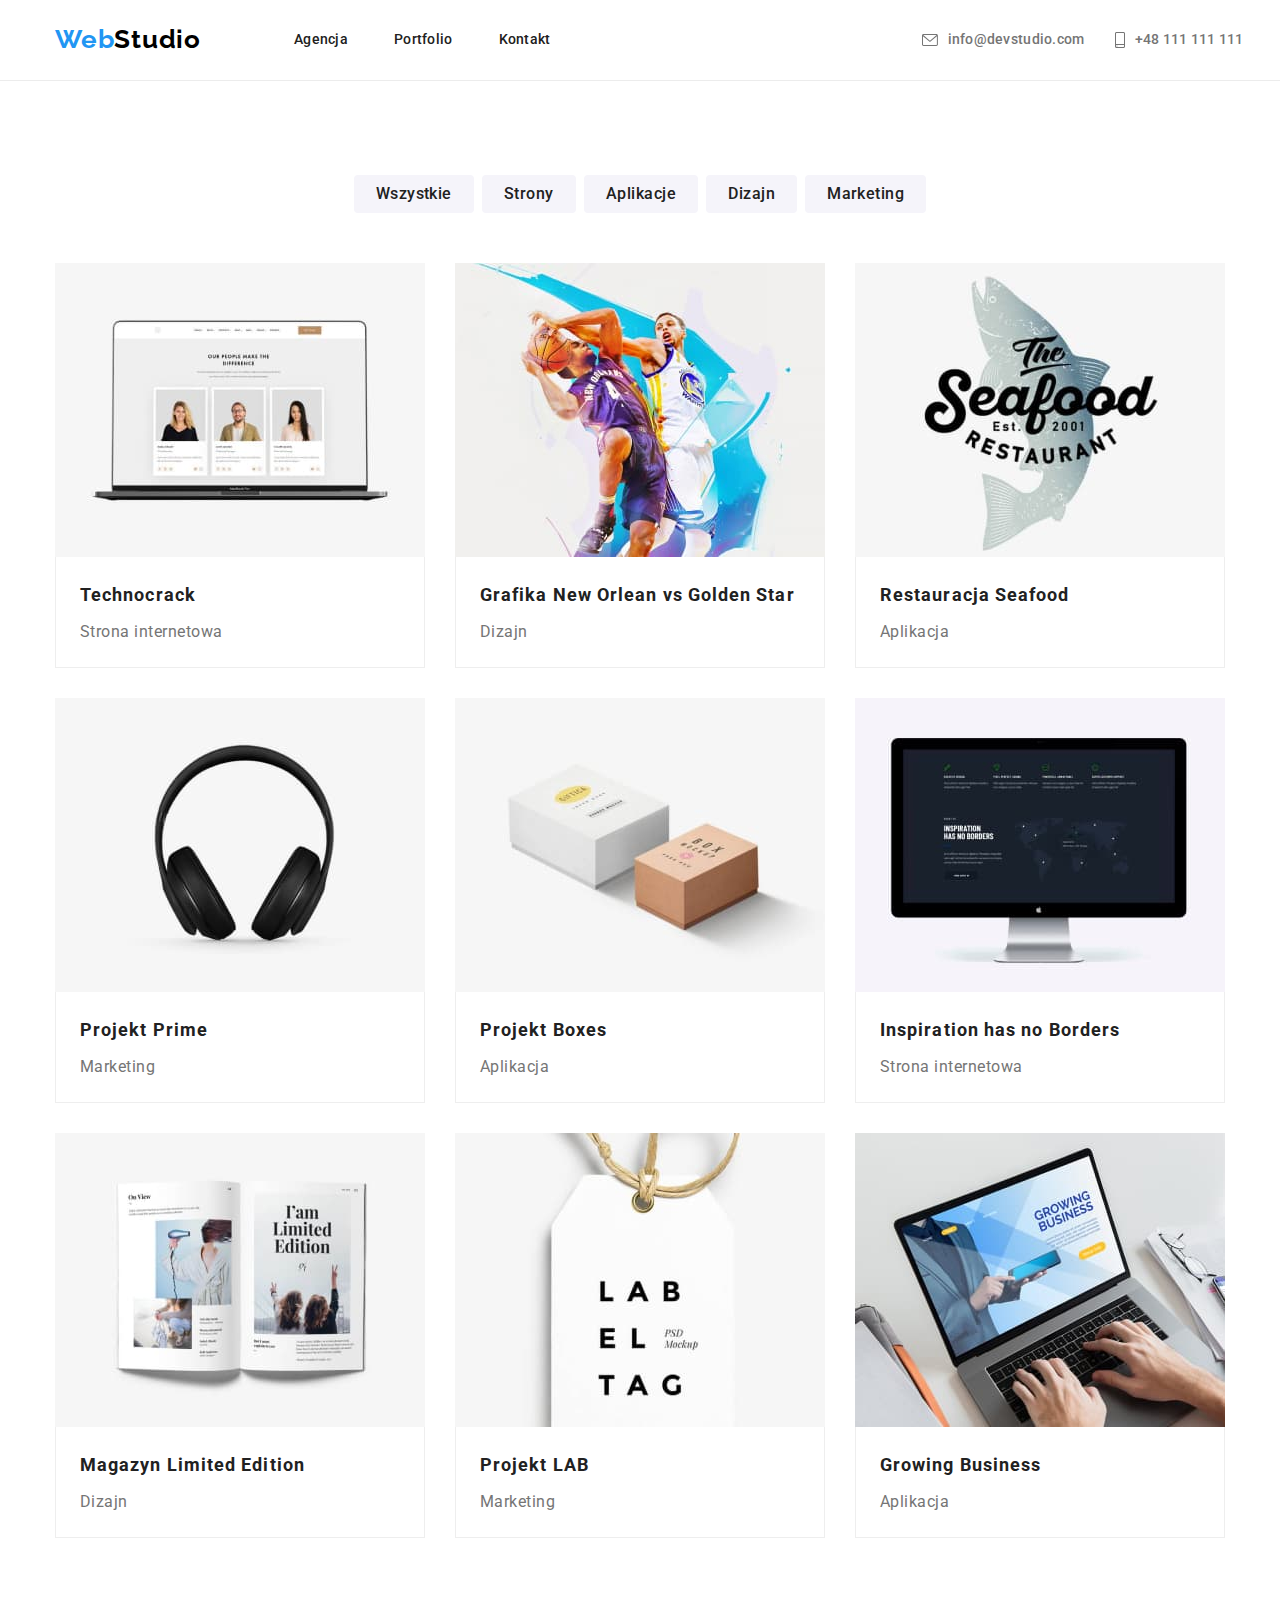
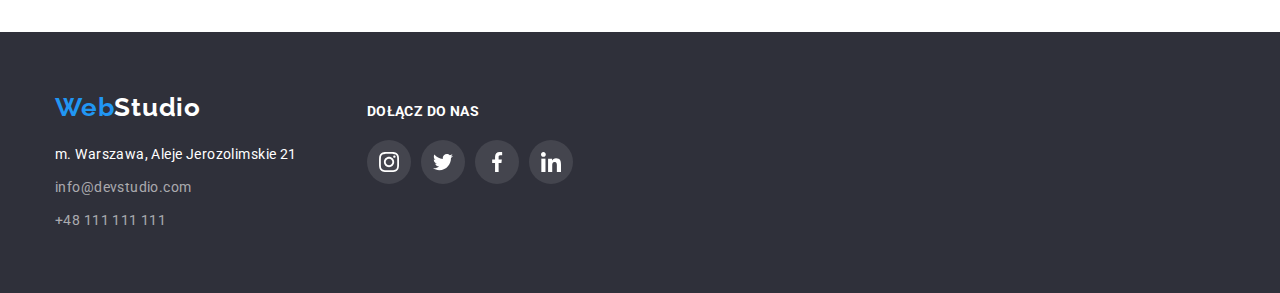
==== portfolio.html @ 8e59fdfe "added normalize" ====
<!DOCTYPE html>
<html lang="pl">
    <head>
        <meta charset="UTF-8" />
        <meta http-equiv="X-UA-Compatible" content="IE=edge" />
        <meta name="viewport" content="width=device-width, initial-scale=1.0" />
        <title>Portfolio</title>
        <link rel="stylesheet" href="https://cdnjs.cloudflare.com/ajax/libs/modern-normalize/1.1.0/modern-normalize.min.css" integrity="sha512-wpPYUAdjBVSE4KJnH1VR1HeZfpl1ub8YT/NKx4PuQ5NmX2tKuGu6U/JRp5y+Y8XG2tV+wKQpNHVUX03MfMFn9Q==" crossorigin="anonymous" referrerpolicy="no-referrer" />
        <link rel="preconnect" href="https://fonts.googleapis.com" />
        <link rel="preconnect" href="https://fonts.gstatic.com" crossorigin />
        <link
            href="https://fonts.googleapis.com/css2?family=Raleway:wght@700&family=Roboto:wght@400;500;700;900&display=swap"
            rel="stylesheet"
        />
        <link rel="stylesheet" href="./css/style.css" />
    </head>
    <body>
        <!-- HEADER -->
        <header class="header">
            <div class="container header-container">
                <!-- HEADER LOGO -->
                <a href="./index.html" class="header-logo"
                    >Web<span class="header-logo-span">Studio</span></a
                >
                <!-- HEADER NAV -->
                <nav class="header-nav">
                    <a href="./index.html" class="header-nav-item">Agencja</a>
                    <a href="./portfolio.html" class="header-nav-item">Portfolio</a>
                    <a href="#" class="header-nav-item">Kontakt</a>
                </nav>
                <!-- HEADER CONTACT -->
                <div class="header-contact">
                    <a href="mailto:info@devstudio.com" class="header-contact-link"
                        ><svg width="16" height="12">
                            <use href="./images/icons.svg#icon-envelope"></use>
                        </svg>
                        info@devstudio.com</a
                    >
                    <a href="tel:+48111111111" class="header-contact-link"
                        ><svg width="10" height="16">
                            <use href="./images/icons.svg#icon-smartphone"></use>
                        </svg>
                        +48&nbsp;111&nbsp;111&nbsp;111</a
                    >
                </div>
            </div>
        </header>
        <!-- PORTFOLIO -->
        <main class="portfolio">
            <section class="section">
                <div class="container">
                    <!-- FILTER BUTTONS -->
                    <div class="portfolio-filter">
                        <button type="button" class="portfolio-filter-btn">Wszystkie</button>
                        <button type="button" class="portfolio-filter-btn">Strony</button>
                        <button type="button" class="portfolio-filter-btn">Aplikacje</button>
                        <button type="button" class="portfolio-filter-btn">Dizajn</button>
                        <button type="button" class="portfolio-filter-btn">Marketing</button>
                    </div>
                    <!-- PROJECTS -->
                    <div class="portfolio-projects">
                        <figure class="portfolio-projects-figure">
                            <img
                                src="./images/porfolio/technocrack.jpg"
                                alt="#"
                                width="370"
                                height="294"
                            />
                            <figcaption class="portfolio-projects-figure-figcaption">
                                <h3 class="portfolio-projects-figure-title">Technocrack</h3>
                                <p class="portfolio-projects-figure-description">
                                    Strona internetowa
                                </p>
                            </figcaption>
                        </figure>
                        <figure class="portfolio-projects-figure">
                            <img
                                src="./images/porfolio/new_orlean_vs_golden_star.jpg"
                                alt="#"
                                width="370"
                                height="294"
                            />
                            <figcaption class="portfolio-projects-figure-figcaption">
                                <h3 class="portfolio-projects-figure-title">
                                    Grafika New Orlean vs Golden Star
                                </h3>
                                <p class="portfolio-projects-figure-description">Dizajn</p>
                            </figcaption>
                        </figure>
                        <figure class="portfolio-projects-figure">
                            <img
                                src="./images/porfolio/reastaurant_seafood.jpg"
                                alt="#"
                                width="370"
                                height="294"
                            />
                            <figcaption class="portfolio-projects-figure-figcaption">
                                <h3 class="portfolio-projects-figure-title">Restauracja Seafood</h3>
                                <p class="portfolio-projects-figure-description">Aplikacja</p>
                            </figcaption>
                        </figure>
                        <figure class="portfolio-projects-figure">
                            <img
                                src="./images/porfolio/project_prime.jpg"
                                alt="#"
                                width="370"
                                height="294"
                            />
                            <figcaption class="portfolio-projects-figure-figcaption">
                                <h3 class="portfolio-projects-figure-title">Projekt Prime</h3>
                                <p class="portfolio-projects-figure-description">Marketing</p>
                            </figcaption>
                        </figure>
                        <figure class="portfolio-projects-figure">
                            <img
                                src="./images/porfolio/project_boxes.jpg"
                                alt="#"
                                width="370"
                                height="294"
                            />
                            <figcaption class="portfolio-projects-figure-figcaption">
                                <h3 class="portfolio-projects-figure-title">Projekt Boxes</h3>
                                <p class="portfolio-projects-figure-description">Aplikacja</p>
                            </figcaption>
                        </figure>
                        <figure class="portfolio-projects-figure">
                            <img
                                src="./images/porfolio/inspiration_has_no_borders.jpg"
                                alt="#"
                                width="370"
                                height="294"
                            />
                            <figcaption class="portfolio-projects-figure-figcaption">
                                <h3 class="portfolio-projects-figure-title">
                                    Inspiration has no Borders
                                </h3>
                                <p class="portfolio-projects-figure-description">
                                    Strona internetowa
                                </p>
                            </figcaption>
                        </figure>
                        <figure class="portfolio-projects-figure">
                            <img
                                src="./images/porfolio/magazine_limited_edition.jpg"
                                alt="#"
                                width="370"
                                height="294"
                            />
                            <figcaption class="portfolio-projects-figure-figcaption">
                                <h3 class="portfolio-projects-figure-title">
                                    Magazyn Limited Edition
                                </h3>
                                <p class="portfolio-projects-figure-description">Dizajn</p>
                            </figcaption>
                        </figure>
                        <figure class="portfolio-projects-figure">
                            <img
                                src="./images/porfolio/project_lab.jpg"
                                alt="#"
                                width="370"
                                height="294"
                            />
                            <figcaption class="portfolio-projects-figure-figcaption">
                                <h3 class="portfolio-projects-figure-title">Projekt LAB</h3>
                                <p class="portfolio-projects-figure-description">Marketing</p>
                            </figcaption>
                        </figure>
                        <figure class="portfolio-projects-figure">
                            <img
                                src="./images/porfolio/growing_business.jpg"
                                alt="#"
                                width="370"
                                height="294"
                            />
                            <figcaption class="portfolio-projects-figure-figcaption">
                                <h3 class="portfolio-projects-figure-title">Growing Business</h3>
                                <p class="portfolio-projects-figure-description">Aplikacja</p>
                            </figcaption>
                        </figure>
                    </div>
                </div>
            </section>
        </main>
        <!-- FOOTER -->
        <footer class="footer">
            <div class="container footer-box">
                <div class="footer-container">
                    <!-- FOOTER LOGO-->
                    <a href="./index.html" class="footer-logo"
                        >Web<span class="footer-logo-span">Studio</span></a
                    >
                    <!-- FOOTER ADDRESS -->
                    <address class="footer-address">
                        <p>m. Warszawa, Aleje Jerozolimskie 21</p>
                        <a href="mailto:info@devstudio.com" class="footer-addres-link"
                            >info@devstudio.com</a
                        >
                        <a href="tel:+48111111111" class="footer-addres-link">+48 111 111 111</a>
                    </address>
                </div>
                <div class="footer-social">
                    <p class="footer-social-title">Dołącz do nas</p>
                    <div class="footer-social-box">
                        <a href="#" class="footer-social-box-img">
                            <svg width="20" height="20">
                                <use href="./images/icons.svg#icon-instagram"></use>
                            </svg>
                        </a>
                        <a href="#" class="footer-social-box-img">
                            <svg width="20" height="20">
                                <use href="./images/icons.svg#icon-twitter"></use>
                            </svg>
                        </a>
                        <a href="#" class="footer-social-box-img">
                            <svg width="20" height="20">
                                <use href="./images/icons.svg#icon-facebook"></use>
                            </svg>
                        </a>
                        <a href="#" class="footer-social-box-img">
                            <svg width="20" height="20">
                                <use href="./images/icons.svg#icon-linkedin"></use>
                            </svg>
                        </a>
                    </div>
                </div>
            </div>
        </footer>
    </body>
</html>
---- css/style.css ----
/* ROOTED */
:root {
    --color-text-main: #212121;
    --color-hover: #2196f3;
    --color-text-main-light: #ffffff;
    --color-text-main-grey: #757575;
    --color-text-main-black: #000000;
    --color-background-section-solution: #2f303a;
    --color-text-main-light-op: rgba(255, 255, 255, 0.6);
    --color-line-header-bottom: #ececec;
    --color-beckground-section-team: #f5f4fa;
    --color-line-projects-figcaption: #eeeeee;
    --color-background-section-solution-op: rgba(47, 48, 58, 0.4);
    --color-icon-social: #afb1b8;
    --color-background-icon-footer: rgba(255, 255, 255, 0.1);
}

/* GLOBAL STYLES */
* {
    margin: 0;
    padding: 0;
    box-sizing: border-box;
}

img {
    display: block;
}

a {
    text-decoration: none;
}

body {
    font-family: 'Roboto', sans-serif;
    color: var(--color-text-main);
    box-sizing: border-box;
}

button {
    cursor: pointer;
}

/* CONTAINER */
.container {
    max-width: 1200px;
    margin: 0 auto;
    padding: 0 15px;
}
/* SECTION */
.section {
    padding-top: 94px;
    padding-bottom: 94px;
}

/* HEADER */
.header {
    border-bottom: 1px solid var(--color-line-header-bottom);
}
.header-container {
    display: flex;
    align-items: center;
    padding-top: 24px;
    padding-bottom: 25px;
}

.header-logo {
    font-family: 'Raleway';
    font-weight: 700;
    font-size: 26px;
    line-height: 1.2;
    letter-spacing: 0.03em;
    color: var(--color-hover);
    margin-right: 93px;
}
.header-logo-span {
    color: var(--color-text-main-black);
}
.header-nav {
    display: flex;
    align-items: center;
    gap: 46px;
    margin-right: 371px;
    /* padding-top: 32px;
    padding-bottom: 32px; */
}
.header-nav-item {
    font-weight: 500;
    font-size: 14px;
    line-height: 1.14;
    letter-spacing: 0.02em;
    color: var(--color-text-main);
}
.header-nav-item:is(:hover, :focus) {
    color: var(--color-hover);
}
.header-contact {
    display: flex;
    gap: 30px;
}
.header-contact-link {
    font-weight: 500;
    font-size: 14px;
    line-height: 1.14;
    letter-spacing: 0.02em;
    color: var(--color-text-main-grey);
    display: flex;
    justify-content: center;
    align-items: center;
    gap: 10px;
    fill: var(--color-text-main-grey);
}
.header-contact-link:is(:hover, :focus) {
    color: var(--color-hover);
    fill: var(--color-hover);
}

/* FOOTER */
.footer {
    background-color: var(--color-background-section-solution);
}
.footer-box {
    display: flex;
}
.footer-container {
    display: flex;
    padding-top: 60px;
    padding-bottom: 60px;
    flex-direction: column;
    gap: 20px;
}
/* FOOTER LOGO */
.footer-logo {
    font-family: 'Raleway';
    font-weight: 700;
    font-size: 26px;
    line-height: 1.19;
    letter-spacing: 0.03em;
    color: var(--color-hover);
    width: fit-content;
}
.footer-logo-span {
    color: var(--color-text-main-light);
}

/* FOOTER ADDRESS */
.footer-address {
    font-size: 14px;
    line-height: 1.71;
    letter-spacing: 0.03em;
    color: var(--color-text-main-light);
    font-style: normal;
    display: flex;
    flex-direction: column;
    width: fit-content;
    gap: 9px;
}
.footer-addres-link {
    color: var(--color-text-main-light-op);
    width: fit-content;
}
.footer-addres-link:is(:hover, :focus) {
    color: var(--color-hover);
}
/* FOOTER SOCIAL */
.footer-social {
    padding-top: 72px;
    padding-bottom: 100px;
    margin-left: 70px;
}

.footer-social-title {
    font-weight: 700;
    font-size: 14px;
    line-height: 1.14;
    letter-spacing: 0.03em;
    text-transform: uppercase;
    color: var(--color-text-main-light);
    margin-bottom: 20px;
}
.footer-social-box {
    display: flex;
    justify-content: center;
    align-items: center;
    gap: 10px;
}
.footer-social-box-img {
    fill: var(--color-text-main-light);
    padding: 12px;
    border-radius: 50%;
    background-color: var(--color-background-icon-footer);
    display: flex;
    justify-content: center;
    align-items: center;
}
.footer-social-box-img:is(:hover, :focus) {
    background-color: var(--color-hover);
}
/* STUDIO */

/* SOLUTION */
.studio-solution {
    background-image: linear-gradient(
            var(--color-background-section-solution-op),
            var(--color-background-section-solution-op)
        ),
        url(../images/main_page/solution/background_photo_section_solution.jpg);
    background-repeat: no-repeat;
    background-position: 50% 50%;
    background-color: var(--color-background-section-solution);
}
.studio-solution-cointainer {
    display: flex;
    flex-direction: column;
    justify-content: center;
    align-items: center;
    gap: 30px;
    padding-bottom: 200px;
    padding-top: 200px;
}
.studio-solution-title {
    font-weight: 900;
    font-size: 44px;
    line-height: 1.36;
    text-align: center;
    letter-spacing: 0.06em;
    text-transform: uppercase;
    color: var(--color-text-main-light);
    max-width: 696px;
}
.studio-solution-btn {
    font-family: 'Roboto';
    font-weight: 700;
    font-size: 16px;
    line-height: 1.87;
    letter-spacing: 0.06em;
    color: var(--color-text-main-light);
    background: var(--color-hover);
    box-shadow: 0px 4px 4px rgba(0, 0, 0, 0.15);
    border-radius: 4px;
    border-style: none;
    padding: 10px 41px;
}

/* ADVENTAGES */
.adventages-container {
    display: flex;
    justify-content: center;
    align-items: center;
    gap: 30px;
}
.studio-adventages-item-img {
    background-color: var(--color-beckground-section-team);
    padding: 25px 100px;
    border-radius: 4px;
    margin-bottom: 30px;
}
.studio-adventages-item-title {
    font-weight: 700;
    font-size: 14px;
    line-height: 1.14;
    letter-spacing: 0.03em;
    text-transform: uppercase;
    margin-bottom: 10px;
}
.studio-adventages-item-description {
    font-size: 14px;
    line-height: 1.71;
    letter-spacing: 0.03em;
    color: var(--color-text-main-grey);
}

/* JOB */
.studio-job {
    padding-top: 0px;
}
.studio-job-title {
    font-weight: 700;
    font-size: 36px;
    line-height: 1.16;
    text-align: center;
    letter-spacing: 0.03em;
    margin-bottom: 50px;
}
.studio-job-container {
    display: flex;
    justify-content: center;
    align-items: center;
    gap: 30px;
}

/* TEAM */
.studio-team {
    background: var(--color-beckground-section-team);
}
.studio-team-title {
    font-weight: 700;
    font-size: 36px;
    line-height: 1.16;
    text-align: center;
    letter-spacing: 0.03em;
    margin-bottom: 50px;
}
.studio-team-box {
    display: flex;
    justify-content: center;
    align-items: center;
    gap: 30px;
}
.studio-team-box-img {
    box-shadow: 0px 1px 3px rgba(0, 0, 0, 0.12), 0px 1px 1px rgba(0, 0, 0, 0.14),
        0px 2px 1px rgba(0, 0, 0, 0.2);
    border-radius: 0px 0px 4px 4px;
    background-color: var(--color-text-main-light);
}
.studio-team-box-img-figcaption {
    padding-top: 30px;
    padding-bottom: 30px;
}
.studio-team-box-img-title {
    font-weight: 500;
    font-size: 16px;
    line-height: 1.18;
    text-align: center;
    letter-spacing: 0.03em;
    margin-bottom: 10px;
}
.studio-team-box-img-description {
    font-weight: 400;
    font-size: 16px;
    line-height: 1.18;
    text-align: center;
    letter-spacing: 0.03em;
    color: var(--color-text-main-grey);
    margin-bottom: 16px;
}
.studio-team-box-img-container {
    display: flex;
    justify-content: center;
    align-items: center;
    gap: 10px;
}
.studio-team-box-img-container-svg {
    display: flex;
    justify-content: center;
    align-items: center;
    padding: 12px;
    border-radius: 50%;
    fill: var(--color-icon-social);
}
.studio-team-box-img-container-svg:is(:hover, :focus) {
    fill: var(--color-text-main-light);
    background-color: var(--color-hover);
}

/* CLIENTS */
.studio-clients-title {
    font-weight: 700;
    font-size: 36px;
    line-height: 1.16;
    text-align: center;
    letter-spacing: 0.03em;
    margin-bottom: 50px;
}
.studio-clients-box {
    display: flex;
    justify-content: center;
    align-items: center;
    gap: 30px;
}
.studio-clients-box-img {
    display: flex;
    justify-content: center;
    align-items: center;
    border: 1px solid var(--color-icon-social);
    border-radius: 4px;
    padding: 16px 32px;
    fill: var(--color-icon-social);
}
.studio-clients-box-img:is(:hover, :focus) {
    fill: var(--color-hover);
    border: 1px solid var(--color-hover);
}
/* PORTFOLIO */
.portfolio-filter {
    display: flex;
    justify-content: center;
    align-items: center;
    gap: 8px;
    margin-bottom: 50px;
}

/* FILTER BUTTONS */
.portfolio-filter-btn {
    font-family: 'Roboto';
    font-weight: 500;
    font-size: 16px;
    line-height: 1.62;
    text-align: center;
    letter-spacing: 0.03em;
    border-radius: 4px;
    border-style: none;
    padding: 6px 22px;
    color: var(--color-text-main);
    background: var(--color-beckground-section-team);
}
.portfolio-filter-btn:is(:hover, :focus) {
    color: var(--color-text-main-light);
    background: var(--color-hover);
    box-shadow: 0px 3px 1px rgba(0, 0, 0, 0.1), 0px 1px 2px rgba(0, 0, 0, 0.08),
        0px 2px 2px rgba(0, 0, 0, 0.12);
}

/* PROJECTS */
.portfolio-projects {
    display: flex;
    justify-content: center;
    align-items: center;
    flex-wrap: wrap;
    gap: 30px;
}
.portfolio-projects-figure:is(:hover, :focus) {
    cursor: pointer;
    box-shadow: 0px 1px 1px rgba(0, 0, 0, 0.12), 0px 4px 4px rgba(0, 0, 0, 0.06),
        1px 4px 6px rgba(0, 0, 0, 0.16);
}
.portfolio-projects-figure-title {
    font-weight: 700;
    font-size: 18px;
    line-height: 2;
    letter-spacing: 0.06em;
    color: var(--color-text-main);
    margin-bottom: 4px;
}
.portfolio-projects-figure-description {
    font-weight: 400;
    font-size: 16px;
    line-height: 1.87;
    letter-spacing: 0.03em;
    color: var(--color-text-main-grey);
}
.portfolio-projects-figure-figcaption {
    border-right: 1px solid var(--color-line-projects-figcaption);
    border-bottom: 1px solid var(--color-line-projects-figcaption);
    border-left: 1px solid var(--color-line-projects-figcaption);
    padding: 20px 24px;
}
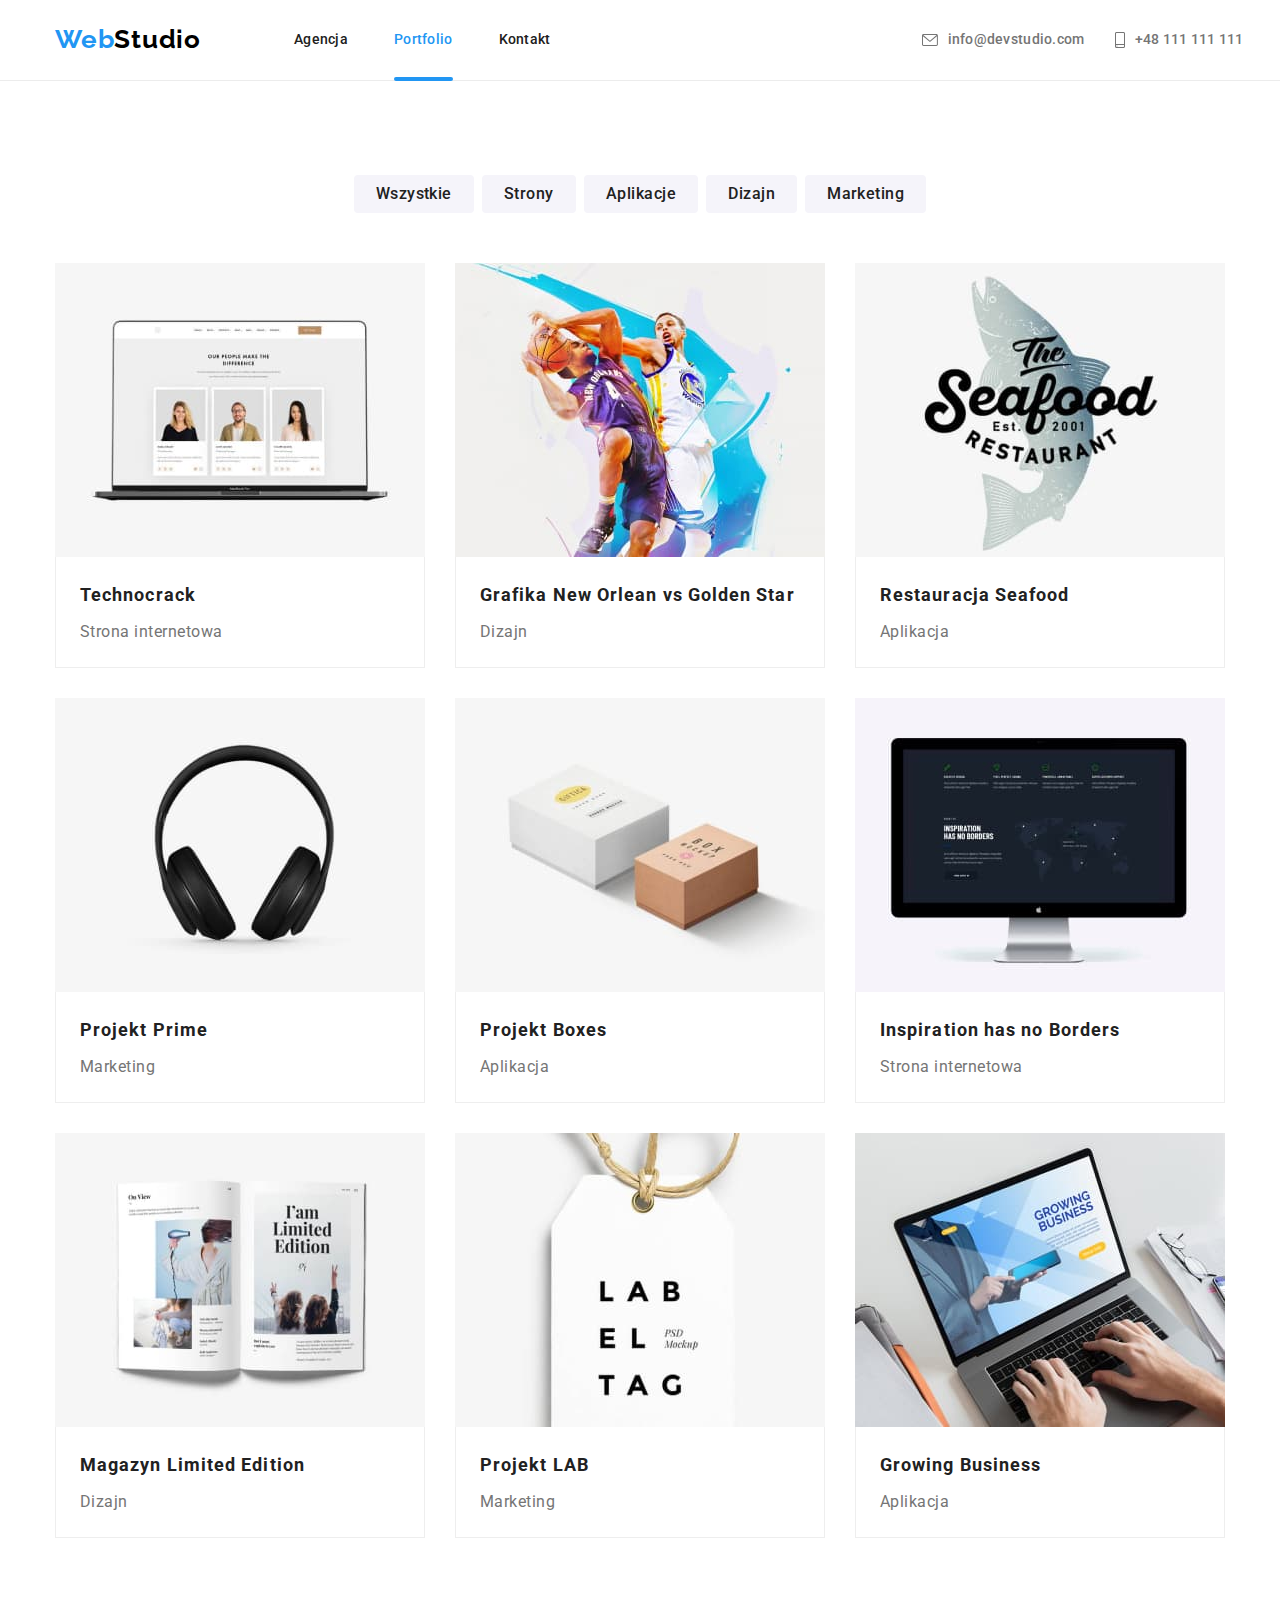
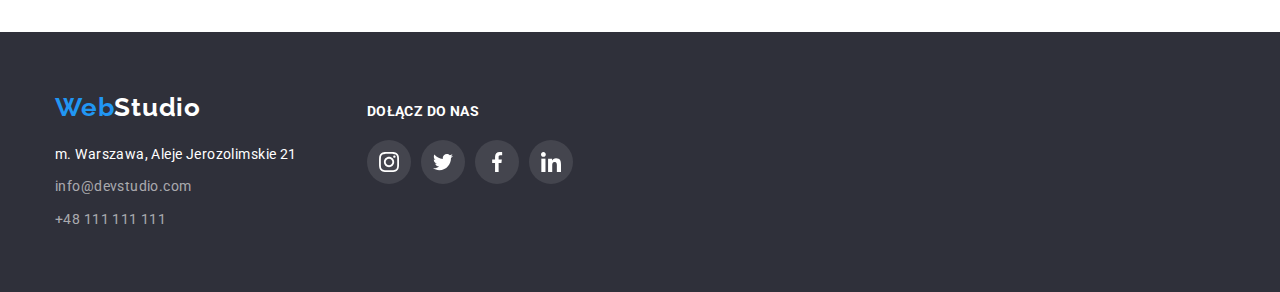
==== commit bba57062: "add underline to active nav item" ====
--- a/portfolio.html
+++ b/portfolio.html
@@ -25,7 +25,7 @@
                 <!-- HEADER NAV -->
                 <nav class="header-nav">
                     <a href="./index.html" class="header-nav-item">Agencja</a>
-                    <a href="./portfolio.html" class="header-nav-item">Portfolio</a>
+                    <a href="./portfolio.html" class="header-nav-item header-nav-item-active">Portfolio</a>
                     <a href="#" class="header-nav-item">Kontakt</a>
                 </nav>
                 <!-- HEADER CONTACT -->
--- a/css/style.css
+++ b/css/style.css
@@ -13,6 +13,8 @@
     --color-background-section-solution-op: rgba(47, 48, 58, 0.4);
     --color-icon-social: #afb1b8;
     --color-background-icon-footer: rgba(255, 255, 255, 0.1);
+    --trans-duration-tfunction: 250ms cubic-bezier(0.4, 0, 0.2, 1);
+    --color-background-img-overlay: rgba(47, 48, 58, 0.8);
 }
 
 /* GLOBAL STYLES */
@@ -59,8 +61,8 @@
 .header-container {
     display: flex;
     align-items: center;
-    padding-top: 24px;
-    padding-bottom: 25px;
+    /* padding-top: 24px;
+    padding-bottom: 25px; */
 }
 
 .header-logo {
@@ -80,6 +82,7 @@
     align-items: center;
     gap: 46px;
     margin-right: 371px;
+    /* position: relative; */
     /* padding-top: 32px;
     padding-bottom: 32px; */
 }
@@ -89,9 +92,28 @@
     line-height: 1.14;
     letter-spacing: 0.02em;
     color: var(--color-text-main);
+    transition: color var(--trans-duration-tfunction);
+    position: relative;
+    margin-top: 32px;
+    margin-bottom: 32px;
 }
 .header-nav-item:is(:hover, :focus) {
     color: var(--color-hover);
+}
+.header-nav-item-active {
+    color: var(--color-hover);
+}
+.header-nav-item-active::after {
+    content: '';
+    background-color: var(--color-hover);
+    border-radius: 2px;
+    width: 100%;
+    height: 4px;
+    display: inline-block;
+    position: absolute;
+    bottom: 0;
+    left: 0;
+    transform: translateY(33px);
 }
 .header-contact {
     display: flex;
@@ -108,6 +130,7 @@
     align-items: center;
     gap: 10px;
     fill: var(--color-text-main-grey);
+    transition: color var(--trans-duration-tfunction), fill var(--trans-duration-tfunction);
 }
 .header-contact-link:is(:hover, :focus) {
     color: var(--color-hover);
@@ -157,6 +180,7 @@
 .footer-addres-link {
     color: var(--color-text-main-light-op);
     width: fit-content;
+    transition: color var(--trans-duration-tfunction);
 }
 .footer-addres-link:is(:hover, :focus) {
     color: var(--color-hover);
@@ -191,6 +215,7 @@
     display: flex;
     justify-content: center;
     align-items: center;
+    transition: background-color var(--trans-duration-tfunction);
 }
 .footer-social-box-img:is(:hover, :focus) {
     background-color: var(--color-hover);
@@ -234,7 +259,7 @@
     line-height: 1.87;
     letter-spacing: 0.06em;
     color: var(--color-text-main-light);
-    background: var(--color-hover);
+    background-color: var(--color-hover);
     box-shadow: 0px 4px 4px rgba(0, 0, 0, 0.15);
     border-radius: 4px;
     border-style: none;
@@ -287,6 +312,30 @@
     align-items: center;
     gap: 30px;
 }
+.studio-job-container-img {
+    position: relative;
+    display: flex;
+    justify-content: center;
+}
+.studio-job-container-img-paragraph {
+    font-weight: 700;
+    font-size: 14px;
+    line-height: 1.14;
+    text-align: center;
+    letter-spacing: 0.03em;
+    text-transform: uppercase;
+    color: var(--color-text-main-light);
+    position: absolute;
+    bottom: 0;
+    padding-top: 27px;
+    padding-bottom: 27px;
+    background: var(--color-background-img-overlay);
+    width: 100%;
+    /* top: 0; */
+    /* right: 0;
+    left: 0;
+    bottom: 0; */
+}
 
 /* TEAM */
 .studio-team {
@@ -346,6 +395,8 @@
     padding: 12px;
     border-radius: 50%;
     fill: var(--color-icon-social);
+    transition: fill var(--trans-duration-tfunction),
+        background-color var(--trans-duration-tfunction);
 }
 .studio-team-box-img-container-svg:is(:hover, :focus) {
     fill: var(--color-text-main-light);
@@ -375,6 +426,7 @@
     border-radius: 4px;
     padding: 16px 32px;
     fill: var(--color-icon-social);
+    transition: fill var(--trans-duration-tfunction), border var(--trans-duration-tfunction);
 }
 .studio-clients-box-img:is(:hover, :focus) {
     fill: var(--color-hover);
@@ -401,11 +453,13 @@
     border-style: none;
     padding: 6px 22px;
     color: var(--color-text-main);
-    background: var(--color-beckground-section-team);
+    background-color: var(--color-beckground-section-team);
+    transition: color var(--trans-duration-tfunction),
+        background-color var(--trans-duration-tfunction), box-shadow var(--trans-duration-tfunction);
 }
 .portfolio-filter-btn:is(:hover, :focus) {
     color: var(--color-text-main-light);
-    background: var(--color-hover);
+    background-color: var(--color-hover);
     box-shadow: 0px 3px 1px rgba(0, 0, 0, 0.1), 0px 1px 2px rgba(0, 0, 0, 0.08),
         0px 2px 2px rgba(0, 0, 0, 0.12);
 }
@@ -417,6 +471,9 @@
     align-items: center;
     flex-wrap: wrap;
     gap: 30px;
+}
+.portfolio-projects-figure {
+    transition: box-shadow var(--trans-duration-tfunction);
 }
 .portfolio-projects-figure:is(:hover, :focus) {
     cursor: pointer;
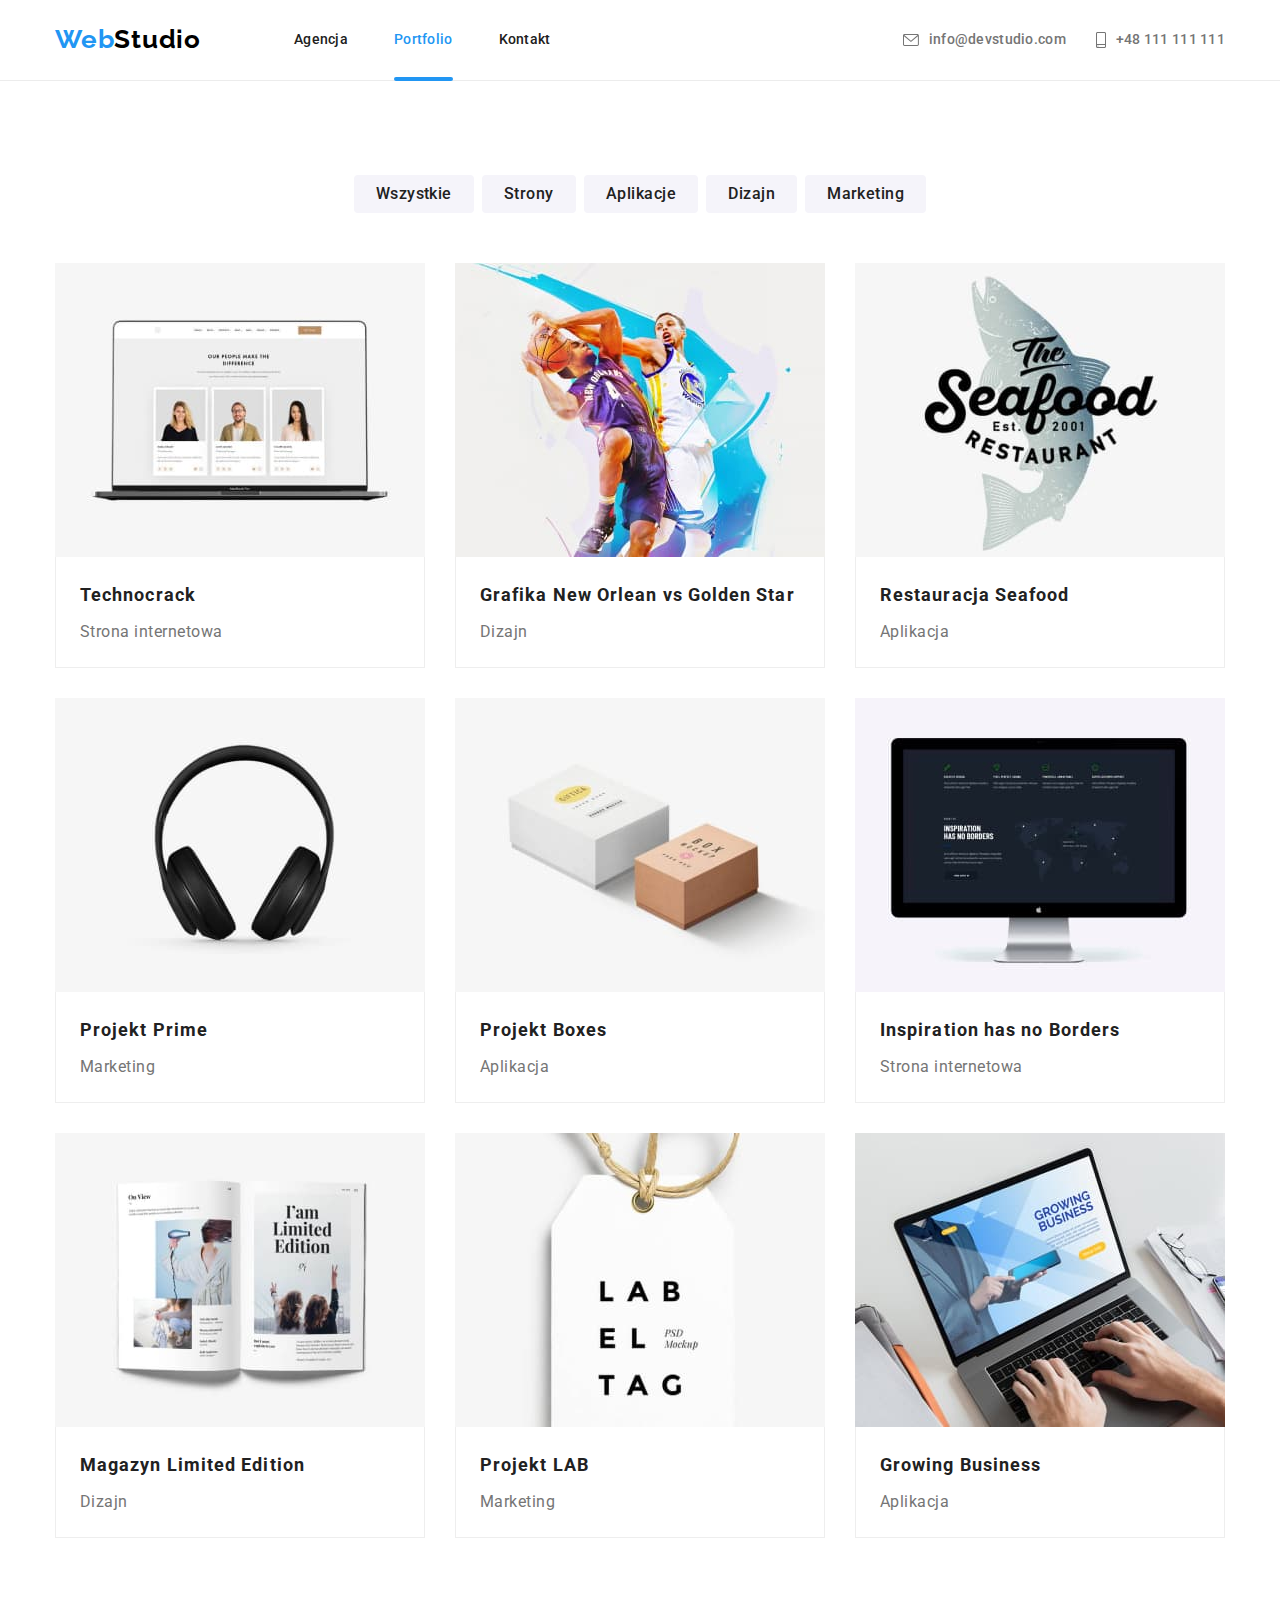
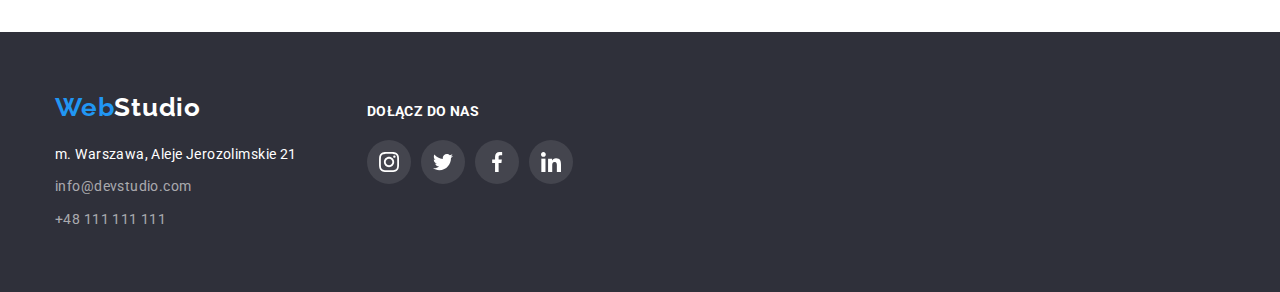
==== commit 3c5d0327: "changed header" ====
--- a/portfolio.html
+++ b/portfolio.html
@@ -5,7 +5,13 @@
         <meta http-equiv="X-UA-Compatible" content="IE=edge" />
         <meta name="viewport" content="width=device-width, initial-scale=1.0" />
         <title>Portfolio</title>
-        <link rel="stylesheet" href="https://cdnjs.cloudflare.com/ajax/libs/modern-normalize/1.1.0/modern-normalize.min.css" integrity="sha512-wpPYUAdjBVSE4KJnH1VR1HeZfpl1ub8YT/NKx4PuQ5NmX2tKuGu6U/JRp5y+Y8XG2tV+wKQpNHVUX03MfMFn9Q==" crossorigin="anonymous" referrerpolicy="no-referrer" />
+        <link
+            rel="stylesheet"
+            href="https://cdnjs.cloudflare.com/ajax/libs/modern-normalize/1.1.0/modern-normalize.min.css"
+            integrity="sha512-wpPYUAdjBVSE4KJnH1VR1HeZfpl1ub8YT/NKx4PuQ5NmX2tKuGu6U/JRp5y+Y8XG2tV+wKQpNHVUX03MfMFn9Q=="
+            crossorigin="anonymous"
+            referrerpolicy="no-referrer"
+        />
         <link rel="preconnect" href="https://fonts.googleapis.com" />
         <link rel="preconnect" href="https://fonts.gstatic.com" crossorigin />
         <link
@@ -18,16 +24,22 @@
         <!-- HEADER -->
         <header class="header">
             <div class="container header-container">
-                <!-- HEADER LOGO -->
-                <a href="./index.html" class="header-logo"
-                    >Web<span class="header-logo-span">Studio</span></a
-                >
-                <!-- HEADER NAV -->
-                <nav class="header-nav">
-                    <a href="./index.html" class="header-nav-item">Agencja</a>
-                    <a href="./portfolio.html" class="header-nav-item header-nav-item-active">Portfolio</a>
-                    <a href="#" class="header-nav-item">Kontakt</a>
-                </nav>
+                <div class="header-container-nav">
+                    <!-- HEADER LOGO -->
+                    <a href="./index.html" class="header-logo"
+                        >Web<span class="header-logo-span">Studio</span></a
+                    >
+                    <!-- HEADER NAV -->
+                    <nav class="header-nav">
+                        <a href="./index.html" class="header-nav-item"
+                            >Agencja</a
+                        >
+                        <a href="./portfolio.html" class="header-nav-item header-nav-item-active"
+                            >Portfolio</a
+                        >
+                        <a href="#" class="header-nav-item">Kontakt</a>
+                    </nav>
+                </div>
                 <!-- HEADER CONTACT -->
                 <div class="header-contact">
                     <a href="mailto:info@devstudio.com" class="header-contact-link"
@@ -59,13 +71,25 @@
                     </div>
                     <!-- PROJECTS -->
                     <div class="portfolio-projects">
-                        <figure class="portfolio-projects-figure">
-                            <img
-                                src="./images/porfolio/technocrack.jpg"
-                                alt="#"
-                                width="370"
-                                height="294"
-                            />
+                        <!-- 1 PROJECT -->
+                        <figure tabindex="0" class="portfolio-projects-figure">
+                            <div class="portfolio-projects-figure-img">
+                                <img
+                                    src="./images/porfolio/technocrack.jpg"
+                                    alt="#"
+                                    width="370"
+                                    height="294"
+                                />
+                                <div class="portfolio-projects-figure-overlay">
+                                    <p class="portfolio-projects-figure-overlay-description">
+                                        Technocrack jest popularną platformą wykorzystywaną do
+                                        rozpowszechniania koronawirusa. Firmy wykorzystują tę
+                                        platformę do celów szpiegowskich i ataków na
+                                        niezabezpieczone serwery konkurencji
+                                    </p>
+                                </div>
+                            </div>
+
                             <figcaption class="portfolio-projects-figure-figcaption">
                                 <h3 class="portfolio-projects-figure-title">Technocrack</h3>
                                 <p class="portfolio-projects-figure-description">
@@ -73,13 +97,24 @@
                                 </p>
                             </figcaption>
                         </figure>
-                        <figure class="portfolio-projects-figure">
-                            <img
-                                src="./images/porfolio/new_orlean_vs_golden_star.jpg"
-                                alt="#"
-                                width="370"
-                                height="294"
-                            />
+                        <!-- 2 PROJECT -->
+                        <figure tabindex="0" class="portfolio-projects-figure">
+                            <div class="portfolio-projects-figure-img">
+                                <img
+                                    src="./images/porfolio/new_orlean_vs_golden_star.jpg"
+                                    alt="#"
+                                    width="370"
+                                    height="294"
+                                />
+                                <div class="portfolio-projects-figure-overlay">
+                                    <p class="portfolio-projects-figure-overlay-description">
+                                        Technocrack jest popularną platformą wykorzystywaną do
+                                        rozpowszechniania koronawirusa. Firmy wykorzystują tę
+                                        platformę do celów szpiegowskich i ataków na
+                                        niezabezpieczone serwery konkurencji
+                                    </p>
+                                </div>
+                            </div>
                             <figcaption class="portfolio-projects-figure-figcaption">
                                 <h3 class="portfolio-projects-figure-title">
                                     Grafika New Orlean vs Golden Star
@@ -87,49 +122,93 @@
                                 <p class="portfolio-projects-figure-description">Dizajn</p>
                             </figcaption>
                         </figure>
-                        <figure class="portfolio-projects-figure">
-                            <img
-                                src="./images/porfolio/reastaurant_seafood.jpg"
-                                alt="#"
-                                width="370"
-                                height="294"
-                            />
+                        <!-- 3 PROJECT -->
+                        <figure tabindex="0" class="portfolio-projects-figure">
+                            <div class="portfolio-projects-figure-img">
+                                <img
+                                    src="./images/porfolio/reastaurant_seafood.jpg"
+                                    alt="#"
+                                    width="370"
+                                    height="294"
+                                />
+                                <div class="portfolio-projects-figure-overlay">
+                                    <p class="portfolio-projects-figure-overlay-description">
+                                        Technocrack jest popularną platformą wykorzystywaną do
+                                        rozpowszechniania koronawirusa. Firmy wykorzystują tę
+                                        platformę do celów szpiegowskich i ataków na
+                                        niezabezpieczone serwery konkurencji
+                                    </p>
+                                </div>
+                            </div>
                             <figcaption class="portfolio-projects-figure-figcaption">
                                 <h3 class="portfolio-projects-figure-title">Restauracja Seafood</h3>
                                 <p class="portfolio-projects-figure-description">Aplikacja</p>
                             </figcaption>
                         </figure>
-                        <figure class="portfolio-projects-figure">
-                            <img
-                                src="./images/porfolio/project_prime.jpg"
-                                alt="#"
-                                width="370"
-                                height="294"
-                            />
+                        <!-- 4 PROJECT -->
+                        <figure tabindex="0" class="portfolio-projects-figure">
+                            <div class="portfolio-projects-figure-img">
+                                <img
+                                    src="./images/porfolio/project_prime.jpg"
+                                    alt="#"
+                                    width="370"
+                                    height="294"
+                                />
+                                <div class="portfolio-projects-figure-overlay">
+                                    <p class="portfolio-projects-figure-overlay-description">
+                                        Technocrack jest popularną platformą wykorzystywaną do
+                                        rozpowszechniania koronawirusa. Firmy wykorzystują tę
+                                        platformę do celów szpiegowskich i ataków na
+                                        niezabezpieczone serwery konkurencji
+                                    </p>
+                                </div>
+                            </div>
                             <figcaption class="portfolio-projects-figure-figcaption">
                                 <h3 class="portfolio-projects-figure-title">Projekt Prime</h3>
                                 <p class="portfolio-projects-figure-description">Marketing</p>
                             </figcaption>
                         </figure>
-                        <figure class="portfolio-projects-figure">
-                            <img
-                                src="./images/porfolio/project_boxes.jpg"
-                                alt="#"
-                                width="370"
-                                height="294"
-                            />
+                        <!-- 5 PROJECT-->
+                        <figure tabindex="0" class="portfolio-projects-figure">
+                            <div class="portfolio-projects-figure-img">
+                                <img
+                                    src="./images/porfolio/project_boxes.jpg"
+                                    alt="#"
+                                    width="370"
+                                    height="294"
+                                />
+                                <div class="portfolio-projects-figure-overlay">
+                                    <p class="portfolio-projects-figure-overlay-description">
+                                        Technocrack jest popularną platformą wykorzystywaną do
+                                        rozpowszechniania koronawirusa. Firmy wykorzystują tę
+                                        platformę do celów szpiegowskich i ataków na
+                                        niezabezpieczone serwery konkurencji
+                                    </p>
+                                </div>
+                            </div>
                             <figcaption class="portfolio-projects-figure-figcaption">
                                 <h3 class="portfolio-projects-figure-title">Projekt Boxes</h3>
                                 <p class="portfolio-projects-figure-description">Aplikacja</p>
                             </figcaption>
                         </figure>
-                        <figure class="portfolio-projects-figure">
-                            <img
-                                src="./images/porfolio/inspiration_has_no_borders.jpg"
-                                alt="#"
-                                width="370"
-                                height="294"
-                            />
+                        <!-- 6 PROJECT -->
+                        <figure tabindex="0" class="portfolio-projects-figure">
+                            <div class="portfolio-projects-figure-img">
+                                <img
+                                    src="./images/porfolio/inspiration_has_no_borders.jpg"
+                                    alt="#"
+                                    width="370"
+                                    height="294"
+                                />
+                                <div class="portfolio-projects-figure-overlay">
+                                    <p class="portfolio-projects-figure-overlay-description">
+                                        Technocrack jest popularną platformą wykorzystywaną do
+                                        rozpowszechniania koronawirusa. Firmy wykorzystują tę
+                                        platformę do celów szpiegowskich i ataków na
+                                        niezabezpieczone serwery konkurencji
+                                    </p>
+                                </div>
+                            </div>
                             <figcaption class="portfolio-projects-figure-figcaption">
                                 <h3 class="portfolio-projects-figure-title">
                                     Inspiration has no Borders
@@ -139,13 +218,24 @@
                                 </p>
                             </figcaption>
                         </figure>
-                        <figure class="portfolio-projects-figure">
-                            <img
-                                src="./images/porfolio/magazine_limited_edition.jpg"
-                                alt="#"
-                                width="370"
-                                height="294"
-                            />
+                        <!-- 7 PROJECT -->
+                        <figure tabindex="0" class="portfolio-projects-figure">
+                            <div class="portfolio-projects-figure-img">
+                                <img
+                                    src="./images/porfolio/magazine_limited_edition.jpg"
+                                    alt="#"
+                                    width="370"
+                                    height="294"
+                                />
+                                <div class="portfolio-projects-figure-overlay">
+                                    <p class="portfolio-projects-figure-overlay-description">
+                                        Technocrack jest popularną platformą wykorzystywaną do
+                                        rozpowszechniania koronawirusa. Firmy wykorzystują tę
+                                        platformę do celów szpiegowskich i ataków na
+                                        niezabezpieczone serwery konkurencji
+                                    </p>
+                                </div>
+                            </div>
                             <figcaption class="portfolio-projects-figure-figcaption">
                                 <h3 class="portfolio-projects-figure-title">
                                     Magazyn Limited Edition
@@ -153,25 +243,47 @@
                                 <p class="portfolio-projects-figure-description">Dizajn</p>
                             </figcaption>
                         </figure>
-                        <figure class="portfolio-projects-figure">
-                            <img
-                                src="./images/porfolio/project_lab.jpg"
-                                alt="#"
-                                width="370"
-                                height="294"
-                            />
+                        <!-- 8 PROJECT -->
+                        <figure tabindex="0" class="portfolio-projects-figure">
+                            <div class="portfolio-projects-figure-img">
+                                <img
+                                    src="./images/porfolio/project_lab.jpg"
+                                    alt="#"
+                                    width="370"
+                                    height="294"
+                                />
+                                <div class="portfolio-projects-figure-overlay">
+                                    <p class="portfolio-projects-figure-overlay-description">
+                                        Technocrack jest popularną platformą wykorzystywaną do
+                                        rozpowszechniania koronawirusa. Firmy wykorzystują tę
+                                        platformę do celów szpiegowskich i ataków na
+                                        niezabezpieczone serwery konkurencji
+                                    </p>
+                                </div>
+                            </div>
                             <figcaption class="portfolio-projects-figure-figcaption">
                                 <h3 class="portfolio-projects-figure-title">Projekt LAB</h3>
                                 <p class="portfolio-projects-figure-description">Marketing</p>
                             </figcaption>
                         </figure>
-                        <figure class="portfolio-projects-figure">
-                            <img
-                                src="./images/porfolio/growing_business.jpg"
-                                alt="#"
-                                width="370"
-                                height="294"
-                            />
+                        <!-- 9 PROJECT -->
+                        <figure tabindex="0" class="portfolio-projects-figure">
+                            <div class="portfolio-projects-figure-img">
+                                <img
+                                    src="./images/porfolio/growing_business.jpg"
+                                    alt="#"
+                                    width="370"
+                                    height="294"
+                                />
+                                <div class="portfolio-projects-figure-overlay">
+                                    <p class="portfolio-projects-figure-overlay-description">
+                                        Technocrack jest popularną platformą wykorzystywaną do
+                                        rozpowszechniania koronawirusa. Firmy wykorzystują tę
+                                        platformę do celów szpiegowskich i ataków na
+                                        niezabezpieczone serwery konkurencji
+                                    </p>
+                                </div>
+                            </div>
                             <figcaption class="portfolio-projects-figure-figcaption">
                                 <h3 class="portfolio-projects-figure-title">Growing Business</h3>
                                 <p class="portfolio-projects-figure-description">Aplikacja</p>
--- a/css/style.css
+++ b/css/style.css
@@ -15,6 +15,9 @@
     --color-background-icon-footer: rgba(255, 255, 255, 0.1);
     --trans-duration-tfunction: 250ms cubic-bezier(0.4, 0, 0.2, 1);
     --color-background-img-overlay: rgba(47, 48, 58, 0.8);
+    --color-background-portfolio-img-overlay: rgba(33, 150, 243, 0.9);
+    --color-background-modal: 0px 1px 3px rgba(0, 0, 0, 0.12), 0px 1px 1px rgba(0, 0, 0, 0.14),
+        0px 2px 1px rgba(0, 0, 0, 0.2);
 }
 
 /* GLOBAL STYLES */
@@ -61,9 +64,16 @@
 .header-container {
     display: flex;
     align-items: center;
+    justify-content: space-between;
+    /* gap: 371px; */
     /* padding-top: 24px;
     padding-bottom: 25px; */
 }
+.header-container-nav {
+    display: flex;
+    align-items: center;
+    gap: 93px;
+}
 
 .header-logo {
     font-family: 'Raleway';
@@ -72,7 +82,7 @@
     line-height: 1.2;
     letter-spacing: 0.03em;
     color: var(--color-hover);
-    margin-right: 93px;
+    /* margin-right: 93px; */
 }
 .header-logo-span {
     color: var(--color-text-main-black);
@@ -81,7 +91,7 @@
     display: flex;
     align-items: center;
     gap: 46px;
-    margin-right: 371px;
+    /* margin-right: 371px; */
     /* position: relative; */
     /* padding-top: 32px;
     padding-bottom: 32px; */
@@ -480,6 +490,34 @@
     box-shadow: 0px 1px 1px rgba(0, 0, 0, 0.12), 0px 4px 4px rgba(0, 0, 0, 0.06),
         1px 4px 6px rgba(0, 0, 0, 0.16);
 }
+.portfolio-projects-figure:is(:hover, :focus) .portfolio-projects-figure-overlay {
+    transform: translateY(0);
+}
+.portfolio-projects-figure-img {
+    position: relative;
+    overflow: hidden;
+}
+.portfolio-projects-figure-overlay {
+    position: absolute;
+    width: 100%;
+    height: 100%;
+    top: 0;
+    left: 0;
+    transform: translateY(101%);
+    transition: transform var(--trans-duration-tfunction);
+}
+.portfolio-projects-figure-overlay-description {
+    font-family: 'Roboto';
+    font-style: normal;
+    font-weight: 400;
+    font-size: 18px;
+    line-height: 1.56;
+    letter-spacing: 0.03em;
+    color: var(--color-text-main-light);
+    background-color: var(--color-background-portfolio-img-overlay);
+    height: 100%;
+    padding: 49px 45px 49px 24px;
+}
 .portfolio-projects-figure-title {
     font-weight: 700;
     font-size: 18px;
@@ -501,3 +539,55 @@
     border-left: 1px solid var(--color-line-projects-figcaption);
     padding: 20px 24px;
 }
+
+/* MODAL FORM */
+
+.backdrop {
+    position: fixed;
+    width: 100%;
+    height: 100%;
+    top: 0;
+    right: 0;
+    background-color: rgba(0, 0, 0, 0.2);
+    display: flex;
+    justify-content: center;
+    align-items: center;
+    transition-property: visibility, opacity, transform;
+    transition-duration: 1250ms;
+    transition-timing-function: cubic-bezier(0.4, 0, 0.2, 1);
+    cursor: not-allowed;
+}
+.modal {
+    position: absolute;
+    width: 528px;
+    height: 581px;
+    background-color: var(--color-text-main-light);
+    box-shadow: var(--color-background-modal);
+    border-radius: 4px;
+    transition: transform 1250ms;
+    transform: scale(1) rotateX(360deg) rotateY(-360deg) rotateZ(360deg) translateX(0px) translateY(0px) translateZ(0px) skewX(0deg) skewY(0deg);
+    cursor: auto;
+}
+.modal-close-btn {
+    display: flex;
+    fill: var(--color-text-main-black);
+    background-color: inherit;
+    border: 1px solid rgba(0, 0, 0, 0.1);
+    border-radius: 50%;
+    padding: 6px;
+    position: absolute;
+    top: 8px;
+    right: 8px;
+}
+
+.is-hidden {
+    opacity: 0;
+    visibility: hidden;
+    pointer-events: none;
+    /* transform: scale(13) rotate(360deg) translate(-50%, -50%); */
+}
+.is-hidden .modal {
+    /* transform: rotate(360deg) translate(-50%, -50%) ; */
+    /* transform: scaleX(2) scaleY(2) scaleZ(-3) rotateX(360deg) rotateY(-360deg) rotateZ(360deg) translateX(0px) translateY(0px) translateZ(0px) skewX(0deg) skewY(0deg); */
+    transform: scale(2);
+}
